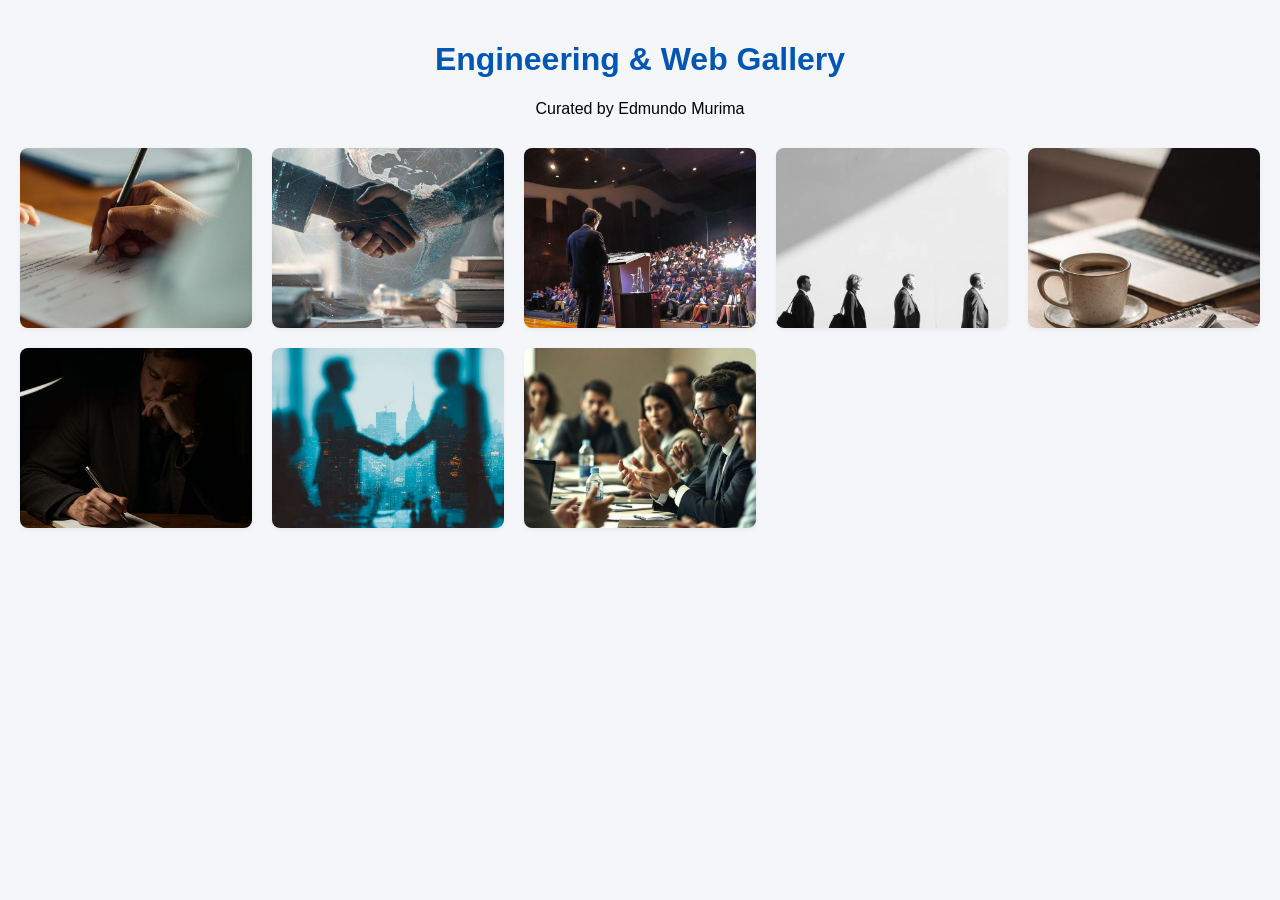
==== index.html @ ff5987a3 "Complete Assignment 8.2: Auto-Responsive Gallery" ====
<!DOCTYPE html>
<html lang="en">
<head>
    <meta charset="UTF-8">
    <meta name="viewport" content="width=device-width, initial-scale=1.0">
    <title>Edmundo Murima - Responsive Photo Gallery</title>
    <link rel="stylesheet" href="style.css">
</head>
<body>
    <header class="gallery-header">
        <h1>Engineering & Web Gallery</h1>
        <p>Curated by Edmundo Murima</p>
    </header>

    
    <main class="gallery-grid">
        <div class="gallery-item"><img src="images/photo1.jpg" alt="Project 1"></div>
        <div class="gallery-item"><img src="images/photo2.jpg" alt="Project 2"></div>
        <div class="gallery-item"><img src="images/photo3.jpg" alt="Project 3"></div>
        <div class="gallery-item"><img src="images/photo4.jpg" alt="Project 4"></div>
        <div class="gallery-item"><img src="images/photo5.jpg" alt="Project 5"></div>
        <div class="gallery-item"><img src="images/photo6.jpg" alt="Project 6"></div>
        <div class="gallery-item"><img src="images/photo7.jpg" alt="Project 7"></div>
        <div class="gallery-item"><img src="images/photo8.jpg" alt="Project 8"></div>
    </main>
</body>
</html>
---- style.css ----
body {
    font-family: Arial, sans-serif;
    margin: 0;
    padding: 20px;
    background-color: #f4f6f9;
}

.gallery-header {
    text-align: center;
    margin-bottom: 30px;
}

.gallery-header h1 {
    color: #0056b3;
}


.gallery-grid {
    display: grid;
    grid-template-columns: repeat(auto-fit, minmax(220px, 1fr));
    gap: 20px;
}

.gallery-item {
    background: #ffffff;
    border-radius: 8px;
    overflow: hidden;
    box-shadow: 0 2px 5px rgba(0,0,0,0.05);
    height: 180px;
}


.gallery-item img {
    width: 100%;
    height: 100%;
    object-fit: cover;
    display: block;
}
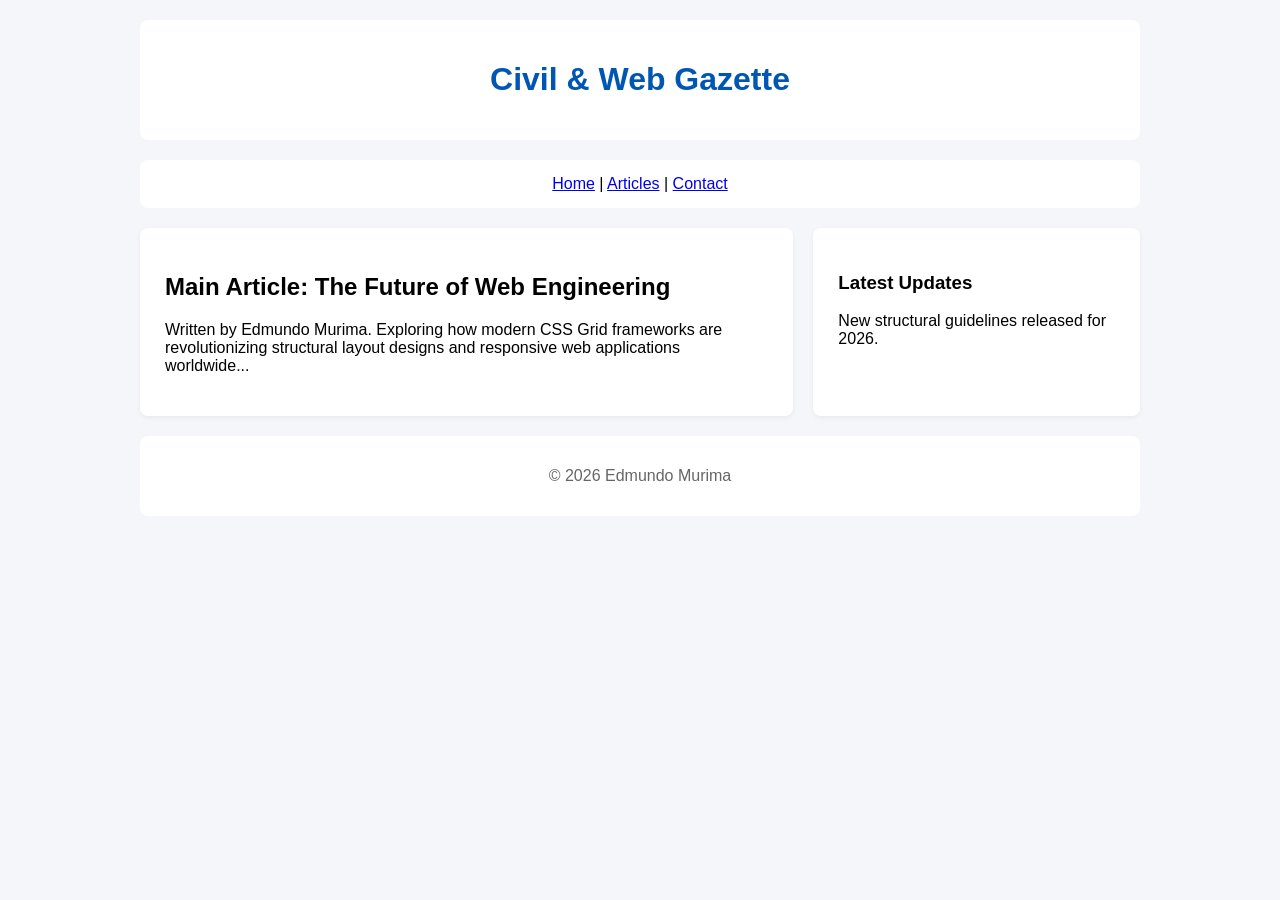
==== commit 3fa9a8e9: "Complete Assignment 8.3: Magazine Layout with Grid Areas" ====
--- a/index.html
+++ b/index.html
@@ -3,25 +3,25 @@
 <head>
     <meta charset="UTF-8">
     <meta name="viewport" content="width=device-width, initial-scale=1.0">
-    <title>Edmundo Murima - Responsive Photo Gallery</title>
+    <title>Edmundo Murima - Magazine Layout</title>
     <link rel="stylesheet" href="style.css">
 </head>
 <body>
-    <header class="gallery-header">
-        <h1>Engineering & Web Gallery</h1>
-        <p>Curated by Edmundo Murima</p>
-    </header>
-
-    
-    <main class="gallery-grid">
-        <div class="gallery-item"><img src="images/photo1.jpg" alt="Project 1"></div>
-        <div class="gallery-item"><img src="images/photo2.jpg" alt="Project 2"></div>
-        <div class="gallery-item"><img src="images/photo3.jpg" alt="Project 3"></div>
-        <div class="gallery-item"><img src="images/photo4.jpg" alt="Project 4"></div>
-        <div class="gallery-item"><img src="images/photo5.jpg" alt="Project 5"></div>
-        <div class="gallery-item"><img src="images/photo6.jpg" alt="Project 6"></div>
-        <div class="gallery-item"><img src="images/photo7.jpg" alt="Project 7"></div>
-        <div class="gallery-item"><img src="images/photo8.jpg" alt="Project 8"></div>
-    </main>
+    <div class="magazine-container">
+        <!-- 1. Sections -->
+        <header class="mag-header"><h1>Civil & Web Gazette</h1></header>
+        <nav class="mag-nav">
+            <a href="#">Home</a> | <a href="#">Articles</a> | <a href="#">Contact</a>
+        </nav>
+        <main class="mag-main">
+            <h2>Main Article: The Future of Web Engineering</h2>
+            <p>Written by Edmundo Murima. Exploring how modern CSS Grid frameworks are revolutionizing structural layout designs and responsive web applications worldwide...</p>
+        </main>
+        <aside class="mag-sidebar">
+            <h3>Latest Updates</h3>
+            <p>New structural guidelines released for 2026.</p>
+        </aside>
+        <footer class="mag-footer"><p>&copy; 2026 Edmundo Murima</p></footer>
+    </div>
 </body>
 </html>
--- a/style.css
+++ b/style.css
@@ -5,34 +5,24 @@
     background-color: #f4f6f9;
 }
 
-.gallery-header {
-    text-align: center;
-    margin-bottom: 30px;
-}
 
-.gallery-header h1 {
-    color: #0056b3;
+.magazine-container {
+    display: grid;
+    grid-template-columns: 2fr 1fr;
+    grid-template-rows: auto auto 1fr auto;
+    grid-template-areas:
+        "header header"
+        "nav nav"
+        "main sidebar"
+        "footer footer";
+    gap: 20px;
+    max-width: 1000px;
+    margin: 0 auto;
 }
 
 
-.gallery-grid {
-    display: grid;
-    grid-template-columns: repeat(auto-fit, minmax(220px, 1fr));
-    gap: 20px;
-}
-
-.gallery-item {
-    background: #ffffff;
-    border-radius: 8px;
-    overflow: hidden;
-    box-shadow: 0 2px 5px rgba(0,0,0,0.05);
-    height: 180px;
-}
-
-
-.gallery-item img {
-    width: 100%;
-    height: 100%;
-    object-fit: cover;
-    display: block;
-}+.mag-header { grid-area: header; background: #ffffff; padding: 20px; border-radius: 8px; text-align: center; color: #0056b3;}
+.mag-nav { grid-area: nav; background: #ffffff; padding: 15px; border-radius: 8px; text-align: center; }
+.mag-main { grid-area: main; background: #ffffff; padding: 25px; border-radius: 8px; box-shadow: 0 2px 5px rgba(0,0,0,0.05); }
+.mag-sidebar { grid-area: sidebar; background: #ffffff; padding: 25px; border-radius: 8px; box-shadow: 0 2px 5px rgba(0,0,0,0.05); }
+.mag-footer { grid-area: footer; background: #ffffff; padding: 15px; border-radius: 8px; text-align: center; color: #666; }
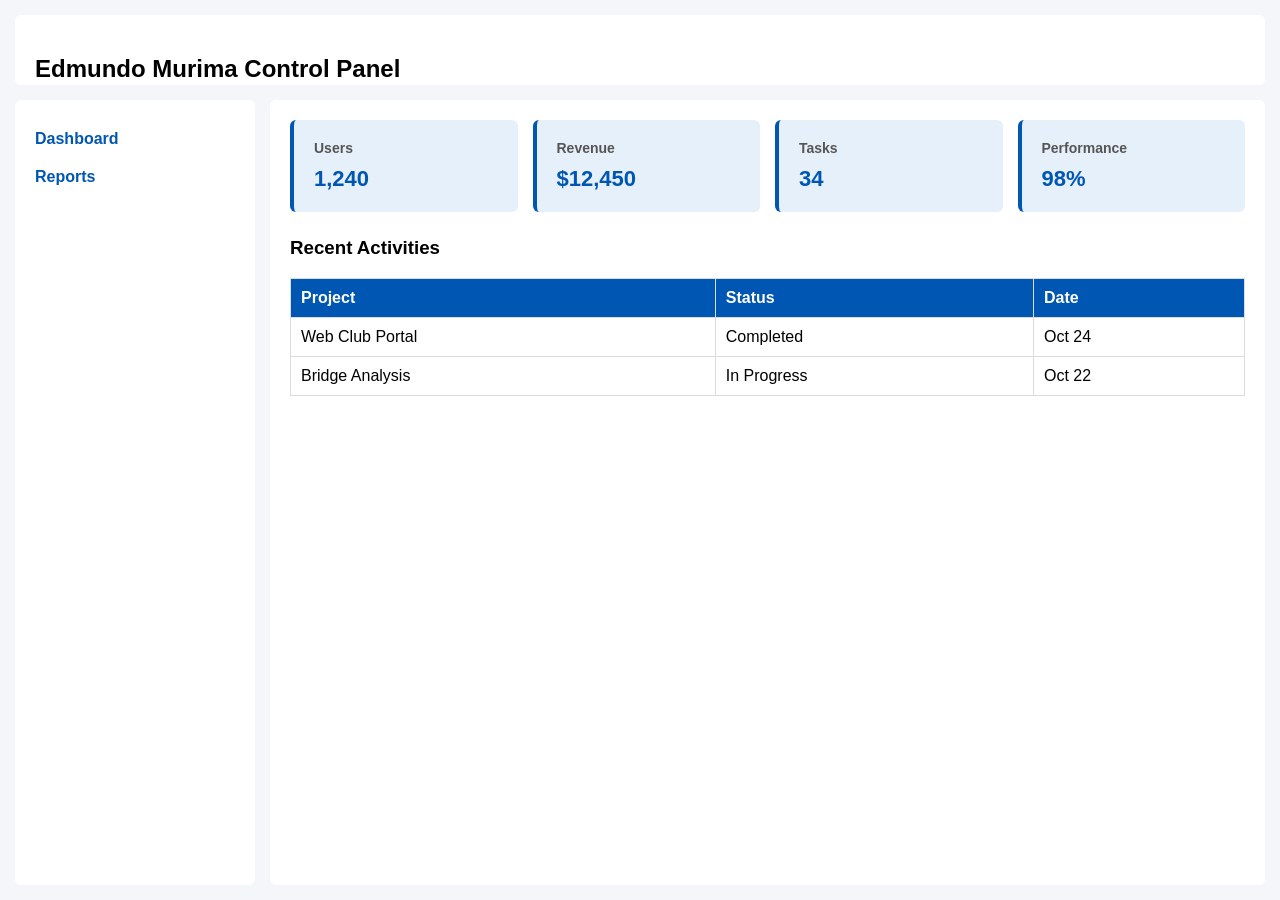
==== commit d2a86f9e: "Complete Assignment 8.4: Grid layout with Flexbox cards" ====
--- a/index.html
+++ b/index.html
@@ -3,25 +3,47 @@
 <head>
     <meta charset="UTF-8">
     <meta name="viewport" content="width=device-width, initial-scale=1.0">
-    <title>Edmundo Murima - Magazine Layout</title>
+    <title>Edmundo Murima - Grid & Flexbox Dashboard</title>
     <link rel="stylesheet" href="style.css">
 </head>
 <body>
-    <div class="magazine-container">
-        <!-- 1. Sections -->
-        <header class="mag-header"><h1>Civil & Web Gazette</h1></header>
-        <nav class="mag-nav">
-            <a href="#">Home</a> | <a href="#">Articles</a> | <a href="#">Contact</a>
-        </nav>
-        <main class="mag-main">
-            <h2>Main Article: The Future of Web Engineering</h2>
-            <p>Written by Edmundo Murima. Exploring how modern CSS Grid frameworks are revolutionizing structural layout designs and responsive web applications worldwide...</p>
+    <div class="dashboard-grid">
+        <header class="dash-header"><h2>Edmundo Murima Control Panel</h2></header>
+        <aside class="dash-sidebar">
+            <a href="#">Dashboard</a>
+            <a href="#">Reports</a>
+        </aside>
+        <main class="dash-content">
+        
+            <div class="cards-grid">
+                <div class="flex-card">
+                    <span class="card-title">Users</span>
+                    <span class="card-value">1,240</span>
+                </div>
+                <div class="flex-card">
+                    <span class="card-title">Revenue</span>
+                    <span class="card-value">$12,450</span>
+                </div>
+                <div class="flex-card">
+                    <span class="card-title">Tasks</span>
+                    <span class="card-value">34</span>
+                </div>
+                <div class="flex-card">
+                    <span class="card-title">Performance</span>
+                    <span class="card-value">98%</span>
+                </div>
+            </div>
+
+            
+            <div class="table-section">
+                <h3>Recent Activities</h3>
+                <table>
+                    <tr><th>Project</th><th>Status</th><th>Date</th></tr>
+                    <tr><td>Web Club Portal</td><td>Completed</td><td>Oct 24</td></tr>
+                    <tr><td>Bridge Analysis</td><td>In Progress</td><td>Oct 22</td></tr>
+                </table>
+            </div>
         </main>
-        <aside class="mag-sidebar">
-            <h3>Latest Updates</h3>
-            <p>New structural guidelines released for 2026.</p>
-        </aside>
-        <footer class="mag-footer"><p>&copy; 2026 Edmundo Murima</p></footer>
     </div>
 </body>
 </html>
--- a/style.css
+++ b/style.css
@@ -1,28 +1,57 @@
 body {
     font-family: Arial, sans-serif;
     margin: 0;
-    padding: 20px;
     background-color: #f4f6f9;
 }
 
+.dashboard-grid {
+    display: grid;
+    grid-template-columns: 240px 1fr;
+    grid-template-rows: 70px 1fr;
+    min-height: 100vh;
+    gap: 15px;
+    padding: 15px;
+    box-sizing: border-box;
+}
 
-.magazine-container {
+.dash-header { grid-column: 1 / -1; background: #fff; padding: 20px; border-radius: 6px; }
+.dash-sidebar { background: #fff; padding: 20px; border-radius: 6px; }
+.dash-sidebar a { display: block; padding: 10px 0; color: #0056b3; text-decoration: none; font-weight: bold; }
+.dash-content { background: #fff; padding: 20px; border-radius: 6px; }
+
+.cards-grid {
     display: grid;
-    grid-template-columns: 2fr 1fr;
-    grid-template-rows: auto auto 1fr auto;
-    grid-template-areas:
-        "header header"
-        "nav nav"
-        "main sidebar"
-        "footer footer";
-    gap: 20px;
-    max-width: 1000px;
-    margin: 0 auto;
+    grid-template-columns: repeat(auto-fit, minmax(180px, 1fr));
+    gap: 15px;
+    margin-bottom: 25px;
 }
 
 
-.mag-header { grid-area: header; background: #ffffff; padding: 20px; border-radius: 8px; text-align: center; color: #0056b3;}
-.mag-nav { grid-area: nav; background: #ffffff; padding: 15px; border-radius: 8px; text-align: center; }
-.mag-main { grid-area: main; background: #ffffff; padding: 25px; border-radius: 8px; box-shadow: 0 2px 5px rgba(0,0,0,0.05); }
-.mag-sidebar { grid-area: sidebar; background: #ffffff; padding: 25px; border-radius: 8px; box-shadow: 0 2px 5px rgba(0,0,0,0.05); }
-.mag-footer { grid-area: footer; background: #ffffff; padding: 15px; border-radius: 8px; text-align: center; color: #666; }+.flex-card {
+    display: flex;
+    flex-direction: column;
+    justify-content: space-between;
+    align-items: flex-start;
+    background: #e6f0fa;
+    padding: 20px;
+    border-radius: 6px;
+    border-left: 4px solid #0056b3;
+}
+
+.card-title { font-size: 14px; color: #555; font-weight: bold; }
+.card-value { font-size: 22px; color: #0056b3; font-weight: bold; margin-top: 10px; }
+
+
+.table-section table {
+    width: 100%;
+    border-collapse: collapse;
+    margin-top: 10px;
+}
+
+.table-section th, .table-section td {
+    border: 1px solid #dcdcdc;
+    padding: 10px;
+    text-align: left;
+}
+
+.table-section th { background-color: #0056b3; color: white; }
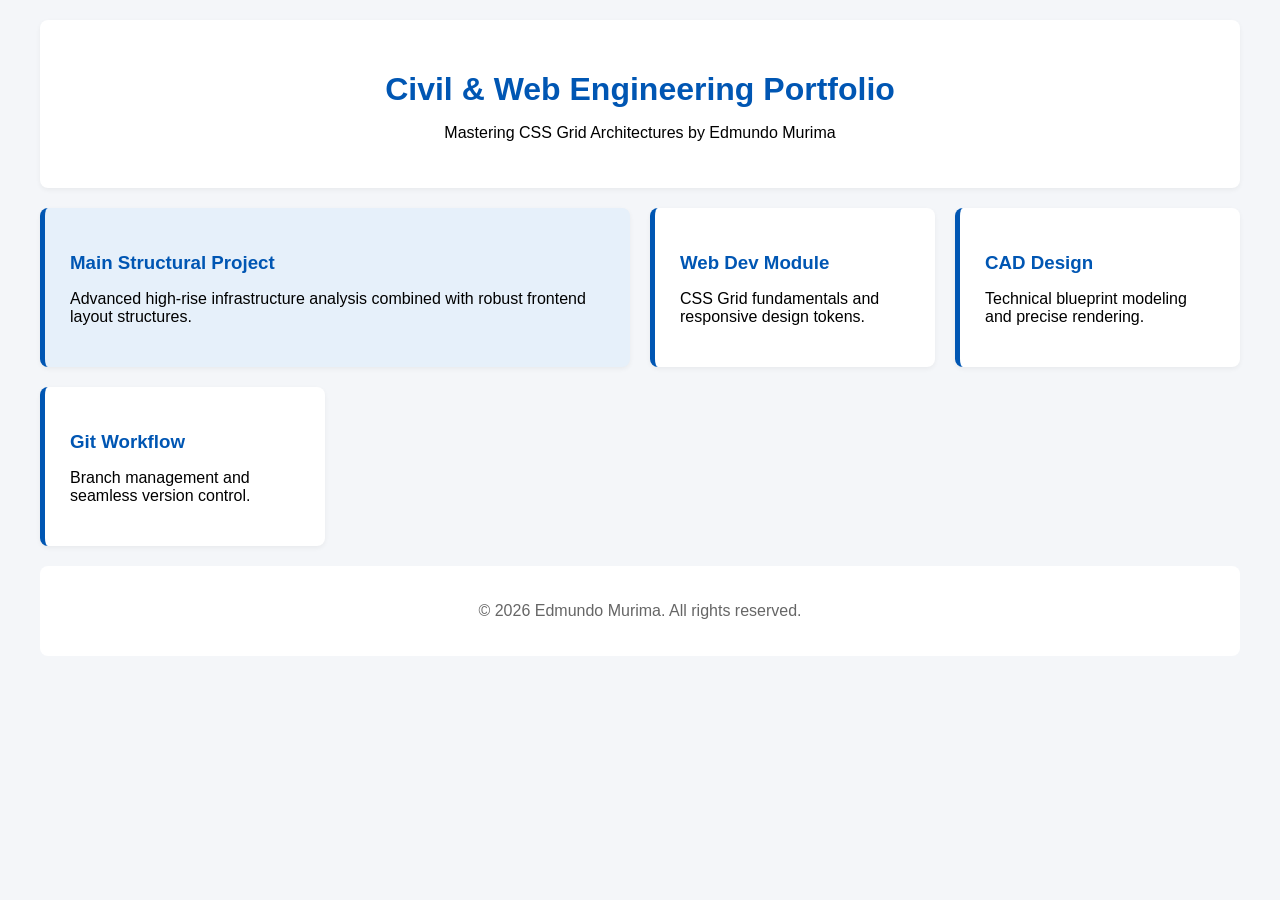
==== commit 9ac7939a: "Complete Assignment 8.5: CSS Grid Mini-Project" ====
--- a/index.html
+++ b/index.html
@@ -3,47 +3,41 @@
 <head>
     <meta charset="UTF-8">
     <meta name="viewport" content="width=device-width, initial-scale=1.0">
-    <title>Edmundo Murima - Grid & Flexbox Dashboard</title>
+    <title>Edmundo Murima - CSS Grid Mini-Project</title>
     <link rel="stylesheet" href="style.css">
 </head>
 <body>
-    <div class="dashboard-grid">
-        <header class="dash-header"><h2>Edmundo Murima Control Panel</h2></header>
-        <aside class="dash-sidebar">
-            <a href="#">Dashboard</a>
-            <a href="#">Reports</a>
-        </aside>
-        <main class="dash-content">
+    <div class="project-wrapper">
         
-            <div class="cards-grid">
-                <div class="flex-card">
-                    <span class="card-title">Users</span>
-                    <span class="card-value">1,240</span>
-                </div>
-                <div class="flex-card">
-                    <span class="card-title">Revenue</span>
-                    <span class="card-value">$12,450</span>
-                </div>
-                <div class="flex-card">
-                    <span class="card-title">Tasks</span>
-                    <span class="card-value">34</span>
-                </div>
-                <div class="flex-card">
-                    <span class="card-title">Performance</span>
-                    <span class="card-value">98%</span>
-                </div>
+        <header class="proj-header">
+            <h1>Civil & Web Engineering Portfolio</h1>
+            <p>Mastering CSS Grid Architectures by Edmundo Murima</p>
+        </header>
+
+        
+        <main class="proj-main-grid">
+            <article class="proj-card featured">
+                <h3>Main Structural Project</h3>
+                <p>Advanced high-rise infrastructure analysis combined with robust frontend layout structures.</p>
+            </article>
+            <div class="proj-card">
+                <h3>Web Dev Module</h3>
+                <p>CSS Grid fundamentals and responsive design tokens.</p>
             </div>
-
-            
-            <div class="table-section">
-                <h3>Recent Activities</h3>
-                <table>
-                    <tr><th>Project</th><th>Status</th><th>Date</th></tr>
-                    <tr><td>Web Club Portal</td><td>Completed</td><td>Oct 24</td></tr>
-                    <tr><td>Bridge Analysis</td><td>In Progress</td><td>Oct 22</td></tr>
-                </table>
+            <div class="proj-card">
+                <h3>CAD Design</h3>
+                <p>Technical blueprint modeling and precise rendering.</p>
+            </div>
+            <div class="proj-card">
+                <h3>Git Workflow</h3>
+                <p>Branch management and seamless version control.</p>
             </div>
         </main>
+
+        
+        <footer class="proj-footer">
+            <p>&copy; 2026 Edmundo Murima. All rights reserved.</p>
+        </footer>
     </div>
 </body>
 </html>
--- a/style.css
+++ b/style.css
@@ -1,57 +1,65 @@
 body {
     font-family: Arial, sans-serif;
     margin: 0;
+    padding: 20px;
     background-color: #f4f6f9;
 }
 
-.dashboard-grid {
+.project-wrapper {
+    max-width: 1200px;
+    margin: 0 auto;
     display: grid;
-    grid-template-columns: 240px 1fr;
-    grid-template-rows: 70px 1fr;
-    min-height: 100vh;
-    gap: 15px;
-    padding: 15px;
-    box-sizing: border-box;
+    gap: 20px;
 }
 
-.dash-header { grid-column: 1 / -1; background: #fff; padding: 20px; border-radius: 6px; }
-.dash-sidebar { background: #fff; padding: 20px; border-radius: 6px; }
-.dash-sidebar a { display: block; padding: 10px 0; color: #0056b3; text-decoration: none; font-weight: bold; }
-.dash-content { background: #fff; padding: 20px; border-radius: 6px; }
+.proj-header {
+    background: #ffffff;
+    padding: 30px;
+    border-radius: 8px;
+    text-align: center;
+    box-shadow: 0 2px 5px rgba(0,0,0,0.05);
+}
 
-.cards-grid {
+.proj-header h1 {
+    color: #0056b3;
+    margin-bottom: 5px;
+}
+
+.proj-main-grid {
     display: grid;
-    grid-template-columns: repeat(auto-fit, minmax(180px, 1fr));
-    gap: 15px;
-    margin-bottom: 25px;
+    grid-template-columns: repeat(auto-fit, minmax(280px, 1fr));
+    gap: 20px;
+}
+
+.proj-card {
+    background: #ffffff;
+    padding: 25px;
+    border-radius: 8px;
+    border-left: 5px solid #0056b3;
+    box-shadow: 0 2px 5px rgba(0,0,0,0.05);
+}
+
+.proj-card.featured {
+    grid-column: span 2; 
+    background: #e6f0fa;
+}
+
+.proj-card h3 {
+    color: #0056b3;
+    margin-bottom: 10px;
+}
+
+.proj-footer {
+    background: #ffffff;
+    padding: 20px;
+    text-align: center;
+    border-radius: 8px;
+    color: #666;
 }
 
 
-.flex-card {
-    display: flex;
-    flex-direction: column;
-    justify-content: space-between;
-    align-items: flex-start;
-    background: #e6f0fa;
-    padding: 20px;
-    border-radius: 6px;
-    border-left: 4px solid #0056b3;
-}
-
-.card-title { font-size: 14px; color: #555; font-weight: bold; }
-.card-value { font-size: 22px; color: #0056b3; font-weight: bold; margin-top: 10px; }
-
-
-.table-section table {
-    width: 100%;
-    border-collapse: collapse;
-    margin-top: 10px;
-}
-
-.table-section th, .table-section td {
-    border: 1px solid #dcdcdc;
-    padding: 10px;
-    text-align: left;
-}
-
-.table-section th { background-color: #0056b3; color: white; }+@media (max-width: 600px) {
+    .proj-card.featured {
+        grid-column: span 1;
+    }
+}
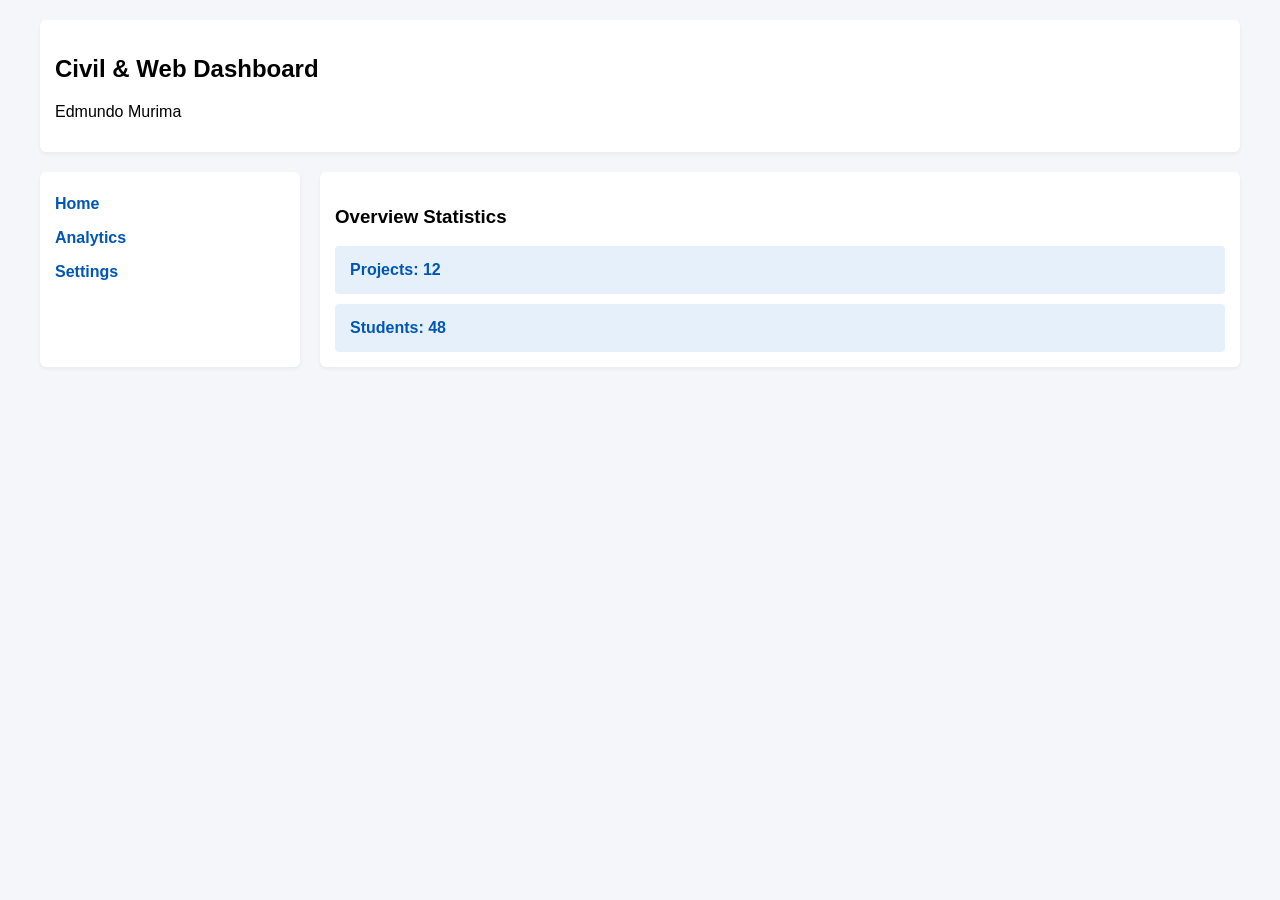
==== commit 2d54e79e: "Complete Assignment 9.1: Mobile-first dashboard layout with media queries" ====
--- a/index.html
+++ b/index.html
@@ -2,42 +2,29 @@
 <html lang="en">
 <head>
     <meta charset="UTF-8">
+    
     <meta name="viewport" content="width=device-width, initial-scale=1.0">
-    <title>Edmundo Murima - CSS Grid Mini-Project</title>
+    <title>Edmundo Murima - Mobile-First Dashboard</title>
     <link rel="stylesheet" href="style.css">
 </head>
 <body>
-    <div class="project-wrapper">
-        
-        <header class="proj-header">
-            <h1>Civil & Web Engineering Portfolio</h1>
-            <p>Mastering CSS Grid Architectures by Edmundo Murima</p>
+    <div class="dashboard-container">
+        <header class="dash-header">
+            <h2>Civil & Web Dashboard</h2>
+            <p>Edmundo Murima</p>
         </header>
-
-        
-        <main class="proj-main-grid">
-            <article class="proj-card featured">
-                <h3>Main Structural Project</h3>
-                <p>Advanced high-rise infrastructure analysis combined with robust frontend layout structures.</p>
-            </article>
-            <div class="proj-card">
-                <h3>Web Dev Module</h3>
-                <p>CSS Grid fundamentals and responsive design tokens.</p>
-            </div>
-            <div class="proj-card">
-                <h3>CAD Design</h3>
-                <p>Technical blueprint modeling and precise rendering.</p>
-            </div>
-            <div class="proj-card">
-                <h3>Git Workflow</h3>
-                <p>Branch management and seamless version control.</p>
-            </div>
+        <aside class="dash-sidebar">
+            <nav>
+                <a href="#">Home</a>
+                <a href="#">Analytics</a>
+                <a href="#">Settings</a>
+            </nav>
+        </aside>
+        <main class="dash-main">
+            <h3>Overview Statistics</h3>
+            <div class="stats-box">Projects: 12</div>
+            <div class="stats-box">Students: 48</div>
         </main>
-
-        
-        <footer class="proj-footer">
-            <p>&copy; 2026 Edmundo Murima. All rights reserved.</p>
-        </footer>
     </div>
 </body>
 </html>
--- a/style.css
+++ b/style.css
@@ -1,65 +1,61 @@
+
 body {
     font-family: Arial, sans-serif;
     margin: 0;
-    padding: 20px;
     background-color: #f4f6f9;
+    box-sizing: border-box;
 }
 
-.project-wrapper {
-    max-width: 1200px;
-    margin: 0 auto;
-    display: grid;
-    gap: 20px;
+.dashboard-container {
+    display: flex;
+    flex-direction: column;
+    gap: 15px;
+    padding: 10px;
 }
 
-.proj-header {
+.dash-header, .dash-sidebar, .dash-main {
     background: #ffffff;
-    padding: 30px;
-    border-radius: 8px;
-    text-align: center;
-    box-shadow: 0 2px 5px rgba(0,0,0,0.05);
+    padding: 15px;
+    border-radius: 6px;
+    box-shadow: 0 2px 4px rgba(0,0,0,0.05);
 }
 
-.proj-header h1 {
+.dash-sidebar nav a {
+    display: block;
+    padding: 8px 0;
     color: #0056b3;
-    margin-bottom: 5px;
+    text-decoration: none;
+    font-weight: bold;
 }
 
-.proj-main-grid {
-    display: grid;
-    grid-template-columns: repeat(auto-fit, minmax(280px, 1fr));
-    gap: 20px;
+.stats-box {
+    background: #e6f0fa;
+    padding: 15px;
+    margin-top: 10px;
+    border-radius: 4px;
+    font-weight: bold;
+    color: #0056b3;
 }
 
-.proj-card {
-    background: #ffffff;
-    padding: 25px;
-    border-radius: 8px;
-    border-left: 5px solid #0056b3;
-    box-shadow: 0 2px 5px rgba(0,0,0,0.05);
-}
+@media (min-width: 768px) {
+    .dashboard-container {
+        display: grid;
+        grid-template-columns: 200px 1fr;
+        grid-template-rows: auto 1fr;
+        padding: 20px;
+        gap: 20px;
+    }
 
-.proj-card.featured {
-    grid-column: span 2; 
-    background: #e6f0fa;
-}
-
-.proj-card h3 {
-    color: #0056b3;
-    margin-bottom: 10px;
-}
-
-.proj-footer {
-    background: #ffffff;
-    padding: 20px;
-    text-align: center;
-    border-radius: 8px;
-    color: #666;
+    .dash-header {
+        grid-column: 1 / -1;
+    }
 }
 
 
-@media (max-width: 600px) {
-    .proj-card.featured {
-        grid-column: span 1;
+@media (min-width: 1024px) {
+    .dashboard-container {
+        grid-template-columns: 260px 1fr;
+        max-width: 1200px;
+        margin: 0 auto;
     }
 }
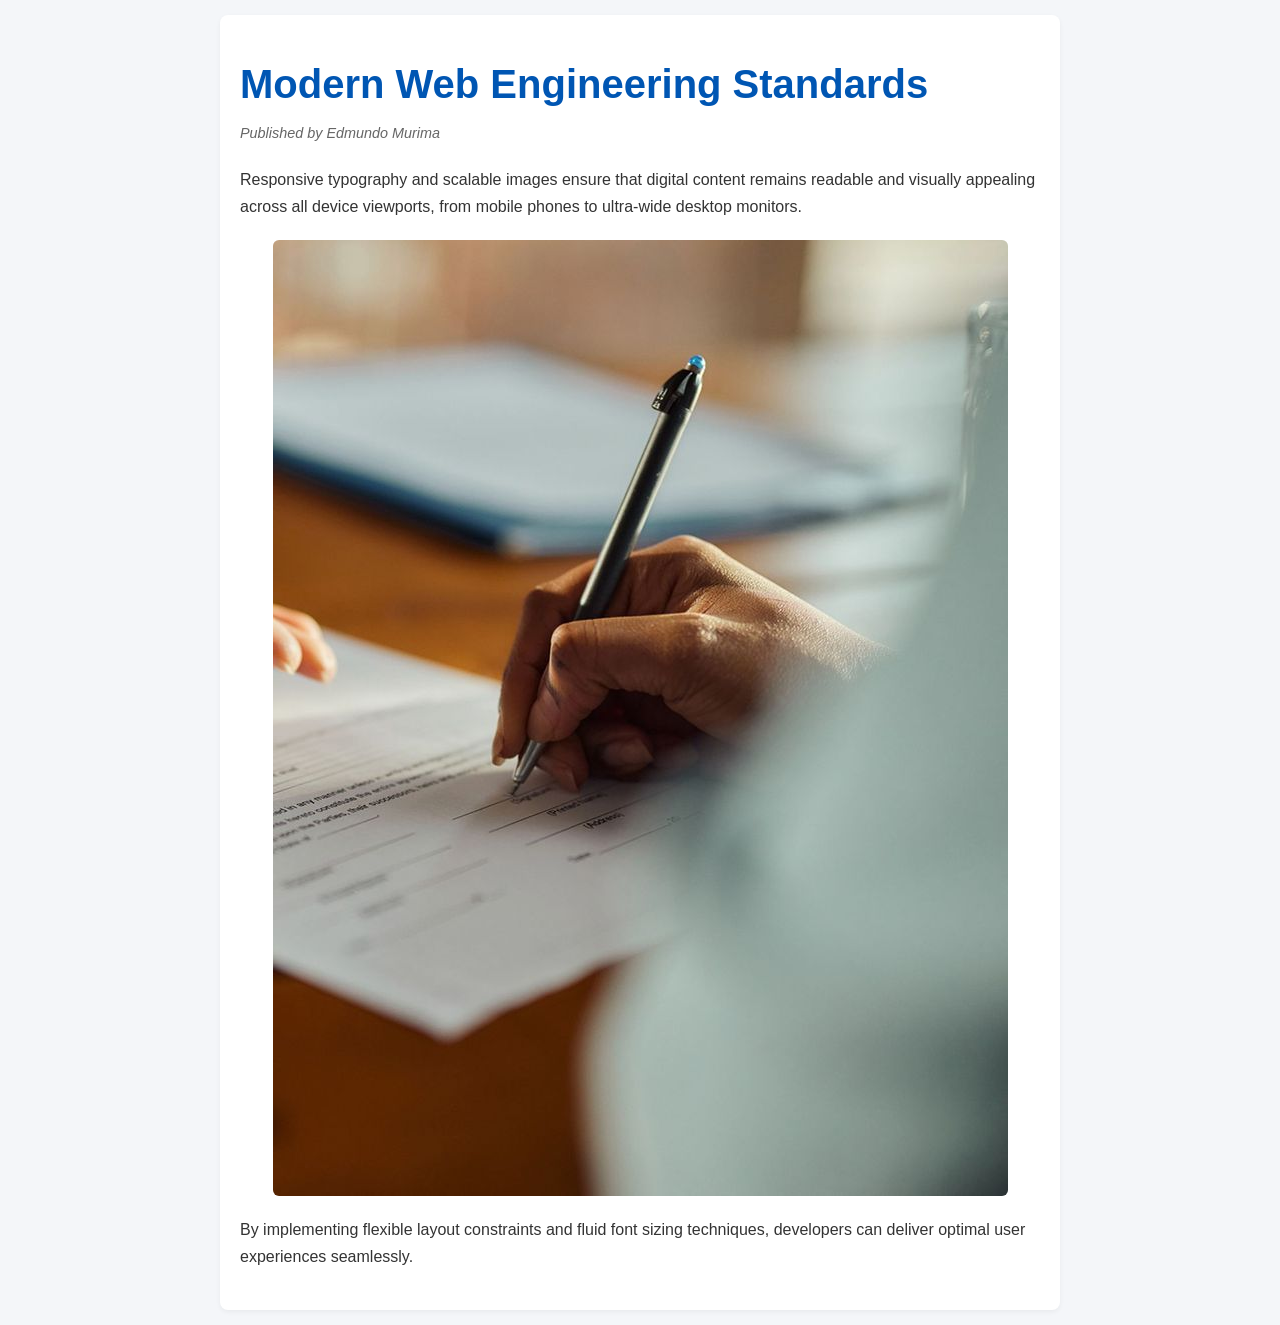
==== commit a9e080cd: "Complete Assignment 9.2: Responsive typography and images" ====
--- a/index.html
+++ b/index.html
@@ -2,29 +2,21 @@
 <html lang="en">
 <head>
     <meta charset="UTF-8">
-    
     <meta name="viewport" content="width=device-width, initial-scale=1.0">
-    <title>Edmundo Murima - Mobile-First Dashboard</title>
+    <title>Edmundo Murima - Responsive Article</title>
     <link rel="stylesheet" href="style.css">
 </head>
 <body>
-    <div class="dashboard-container">
-        <header class="dash-header">
-            <h2>Civil & Web Dashboard</h2>
-            <p>Edmundo Murima</p>
+    <main class="article-container">
+        <header>
+            <h1>Modern Web Engineering Standards</h1>
+            <p class="author">Published by Edmundo Murima</p>
         </header>
-        <aside class="dash-sidebar">
-            <nav>
-                <a href="#">Home</a>
-                <a href="#">Analytics</a>
-                <a href="#">Settings</a>
-            </nav>
-        </aside>
-        <main class="dash-main">
-            <h3>Overview Statistics</h3>
-            <div class="stats-box">Projects: 12</div>
-            <div class="stats-box">Students: 48</div>
-        </main>
-    </div>
+        <section>
+            <p>Responsive typography and scalable images ensure that digital content remains readable and visually appealing across all device viewports, from mobile phones to ultra-wide desktop monitors.</p>
+            <img src="images/photo1.jpg" alt="Responsive Design Illustration">
+            <p>By implementing flexible layout constraints and fluid font sizing techniques, developers can deliver optimal user experiences seamlessly.</p>
+        </section>
+    </main>
 </body>
 </html>
--- a/style.css
+++ b/style.css
@@ -1,61 +1,47 @@
 
 body {
     font-family: Arial, sans-serif;
+    background-color: #f4f6f9;
     margin: 0;
-    background-color: #f4f6f9;
-    box-sizing: border-box;
-}
-
-.dashboard-container {
-    display: flex;
-    flex-direction: column;
-    gap: 15px;
-    padding: 10px;
-}
-
-.dash-header, .dash-sidebar, .dash-main {
-    background: #ffffff;
     padding: 15px;
-    border-radius: 6px;
-    box-shadow: 0 2px 4px rgba(0,0,0,0.05);
-}
-
-.dash-sidebar nav a {
-    display: block;
-    padding: 8px 0;
-    color: #0056b3;
-    text-decoration: none;
-    font-weight: bold;
-}
-
-.stats-box {
-    background: #e6f0fa;
-    padding: 15px;
-    margin-top: 10px;
-    border-radius: 4px;
-    font-weight: bold;
-    color: #0056b3;
-}
-
-@media (min-width: 768px) {
-    .dashboard-container {
-        display: grid;
-        grid-template-columns: 200px 1fr;
-        grid-template-rows: auto 1fr;
-        padding: 20px;
-        gap: 20px;
-    }
-
-    .dash-header {
-        grid-column: 1 / -1;
-    }
+    color: #333;
 }
 
 
-@media (min-width: 1024px) {
-    .dashboard-container {
-        grid-template-columns: 260px 1fr;
-        max-width: 1200px;
-        margin: 0 auto;
-    }
+.article-container {
+    max-width: 800px;
+    margin: 0 auto;
+    background: #ffffff;
+    padding: 20px;
+    border-radius: 8px;
+    box-shadow: 0 2px 5px rgba(0,0,0,0.05);
+}
+
+
+h1 {
+    font-size: clamp(1.8rem, 4vw, 2.5rem);
+    color: #0056b3;
+    margin-bottom: 5px;
+}
+
+.author {
+    font-size: 0.9rem;
+    color: #666;
+    margin-bottom: 20px;
+    font-style: italic;
+}
+
+p {
+    font-size: 1rem;
+    line-height: 1.7;
+    margin-bottom: 20px;
+}
+
+
+img {
+    max-width: 100%;
+    height: auto;
+    border-radius: 6px;
+    display: block;
+    margin: 20px auto;
 }
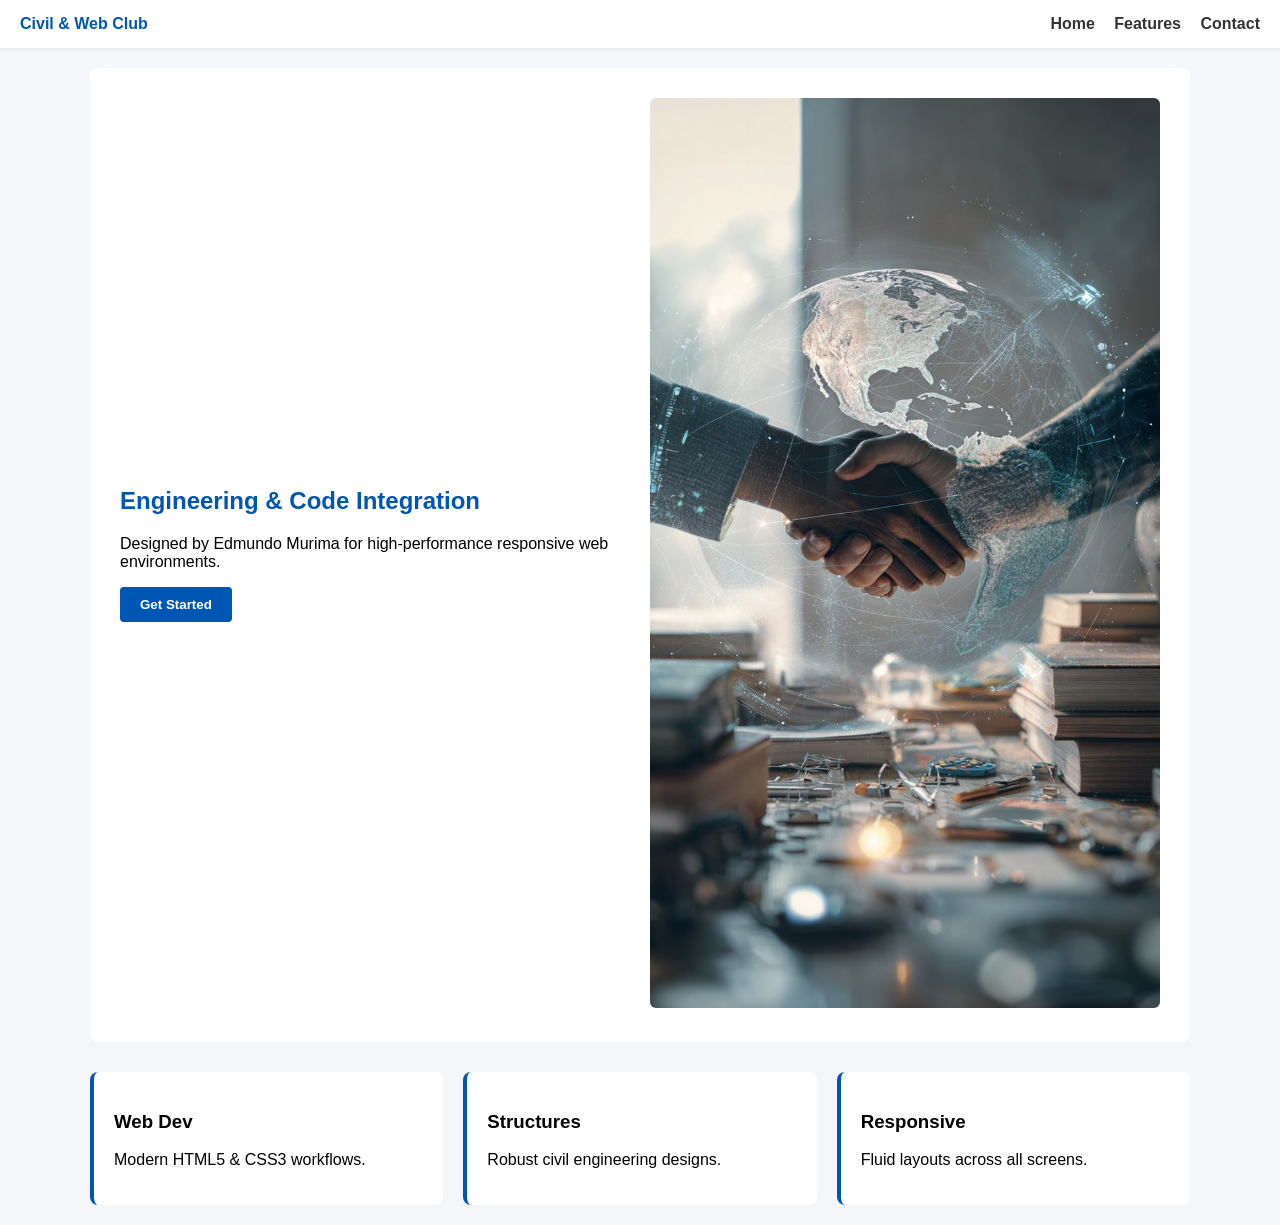
==== commit 084ae98b: "Complete Assignment 9.3: Combining Flexbox and Grid" ====
--- a/index.html
+++ b/index.html
@@ -3,19 +3,35 @@
 <head>
     <meta charset="UTF-8">
     <meta name="viewport" content="width=device-width, initial-scale=1.0">
-    <title>Edmundo Murima - Responsive Article</title>
+    <title>Edmundo Murima - Flex & Grid Landing</title>
     <link rel="stylesheet" href="style.css">
 </head>
 <body>
-    <main class="article-container">
-        <header>
-            <h1>Modern Web Engineering Standards</h1>
-            <p class="author">Published by Edmundo Murima</p>
-        </header>
-        <section>
-            <p>Responsive typography and scalable images ensure that digital content remains readable and visually appealing across all device viewports, from mobile phones to ultra-wide desktop monitors.</p>
-            <img src="images/photo1.jpg" alt="Responsive Design Illustration">
-            <p>By implementing flexible layout constraints and fluid font sizing techniques, developers can deliver optimal user experiences seamlessly.</p>
+    <header class="navbar">
+        <div class="logo">Civil & Web Club</div>
+        <nav class="nav-links">
+            <a href="#">Home</a>
+            <a href="#">Features</a>
+            <a href="#">Contact</a>
+        </nav>
+    </header>
+
+    <main class="main-layout">
+        <section class="hero-section">
+            <div class="hero-text">
+                <h1>Engineering & Code Integration</h1>
+                <p>Designed by Edmundo Murima for high-performance responsive web environments.</p>
+                <button class="btn">Get Started</button>
+            </div>
+            <div class="hero-image">
+                <img src="images/photo2.jpg" alt="Hero">
+            </div>
+        </section>
+
+        <section class="features-grid">
+            <div class="feature-card"><h3>Web Dev</h3><p>Modern HTML5 & CSS3 workflows.</p></div>
+            <div class="feature-card"><h3>Structures</h3><p>Robust civil engineering designs.</p></div>
+            <div class="feature-card"><h3>Responsive</h3><p>Fluid layouts across all screens.</p></div>
         </section>
     </main>
 </body>
--- a/style.css
+++ b/style.css
@@ -1,47 +1,76 @@
-
 body {
     font-family: Arial, sans-serif;
+    margin: 0;
     background-color: #f4f6f9;
-    margin: 0;
-    padding: 15px;
-    color: #333;
 }
 
 
-.article-container {
-    max-width: 800px;
+.navbar {
+    display: flex;
+    justify-content: space-between;
+    align-items: center;
+    background: #ffffff;
+    padding: 15px 20px;
+    box-shadow: 0 2px 4px rgba(0,0,0,0.05);
+}
+
+.logo { color: #0056b3; font-weight: bold; }
+.nav-links a { margin-left: 15px; text-decoration: none; color: #333; font-weight: bold; }
+
+
+.main-layout {
+    display: grid;
+    gap: 30px;
+    padding: 20px;
+    max-width: 1100px;
     margin: 0 auto;
+}
+
+
+.hero-section {
+    display: flex;
+    flex-direction: column;
+    gap: 20px;
+    background: #ffffff;
+    padding: 30px;
+    border-radius: 8px;
+}
+
+.hero-text h1 { color: #0056b3; margin-top: 0; }
+.hero-image img { width: 100%; border-radius: 6px; }
+
+.btn {
+    background: #0056b3;
+    color: white;
+    border: none;
+    padding: 10px 20px;
+    font-weight: bold;
+    border-radius: 4px;
+    cursor: pointer;
+}
+
+
+.features-grid {
+    display: grid;
+    grid-template-columns: 1fr;
+    gap: 20px;
+}
+
+.feature-card {
     background: #ffffff;
     padding: 20px;
     border-radius: 8px;
-    box-shadow: 0 2px 5px rgba(0,0,0,0.05);
+    border-left: 4px solid #0056b3;
 }
 
 
-h1 {
-    font-size: clamp(1.8rem, 4vw, 2.5rem);
-    color: #0056b3;
-    margin-bottom: 5px;
-}
-
-.author {
-    font-size: 0.9rem;
-    color: #666;
-    margin-bottom: 20px;
-    font-style: italic;
-}
-
-p {
-    font-size: 1rem;
-    line-height: 1.7;
-    margin-bottom: 20px;
-}
-
-
-img {
-    max-width: 100%;
-    height: auto;
-    border-radius: 6px;
-    display: block;
-    margin: 20px auto;
+@media (min-width: 768px) {
+    .hero-section {
+        flex-direction: row;
+        align-items: center;
+    }
+    .hero-text, .hero-image { flex: 1; }
+    .features-grid {
+        grid-template-columns: repeat(3, 1fr);
+    }
 }
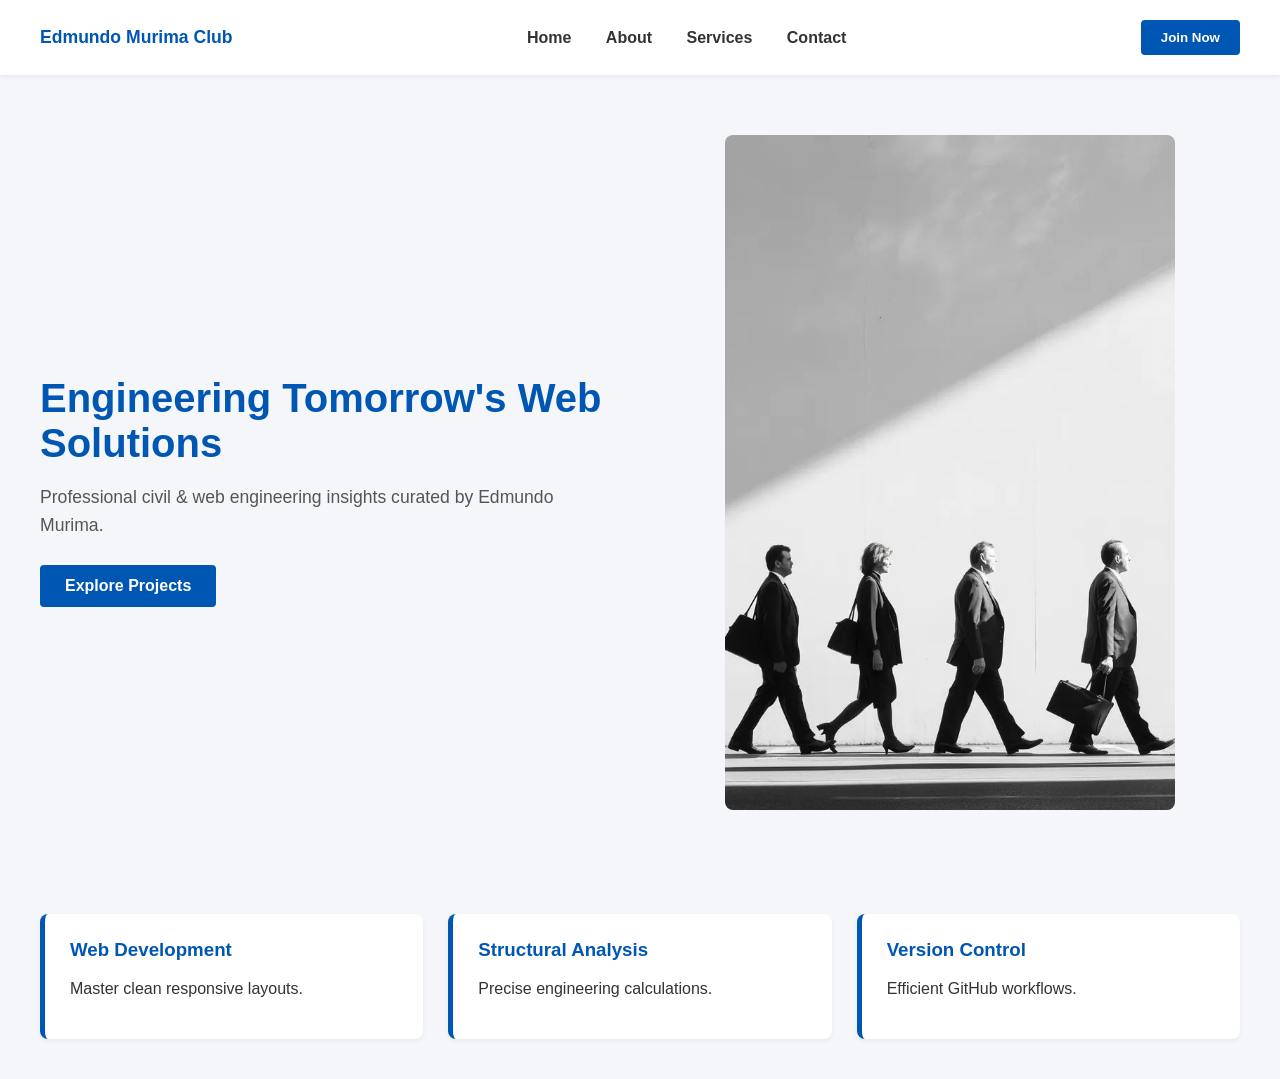
==== commit 9ab5f983: "Complete Assignment 9.4: Initial desktop landing page build" ====
--- a/index.html
+++ b/index.html
@@ -3,36 +3,36 @@
 <head>
     <meta charset="UTF-8">
     <meta name="viewport" content="width=device-width, initial-scale=1.0">
-    <title>Edmundo Murima - Flex & Grid Landing</title>
+    <title>Edmundo Murima - Landing Page Build</title>
     <link rel="stylesheet" href="style.css">
 </head>
 <body>
-    <header class="navbar">
-        <div class="logo">Civil & Web Club</div>
-        <nav class="nav-links">
+    <header class="header">
+        <div class="logo">Edmundo Murima Club</div>
+        <nav class="nav">
             <a href="#">Home</a>
-            <a href="#">Features</a>
+            <a href="#">About</a>
+            <a href="#">Services</a>
             <a href="#">Contact</a>
         </nav>
+        <button class="cta-btn">Join Now</button>
     </header>
 
-    <main class="main-layout">
-        <section class="hero-section">
-            <div class="hero-text">
-                <h1>Engineering & Code Integration</h1>
-                <p>Designed by Edmundo Murima for high-performance responsive web environments.</p>
-                <button class="btn">Get Started</button>
-            </div>
-            <div class="hero-image">
-                <img src="images/photo2.jpg" alt="Hero">
-            </div>
-        </section>
+    <section class="hero">
+        <div class="hero-content">
+            <h1>Engineering Tomorrow's Web Solutions</h1>
+            <p>Professional civil & web engineering insights curated by Edmundo Murima.</p>
+            <button class="primary-btn">Explore Projects</button>
+        </div>
+        <div class="hero-img">
+            <img src="images/photo4.jpg" alt="Engineering Laptop">
+        </div>
+    </section>
 
-        <section class="features-grid">
-            <div class="feature-card"><h3>Web Dev</h3><p>Modern HTML5 & CSS3 workflows.</p></div>
-            <div class="feature-card"><h3>Structures</h3><p>Robust civil engineering designs.</p></div>
-            <div class="feature-card"><h3>Responsive</h3><p>Fluid layouts across all screens.</p></div>
-        </section>
-    </main>
+    <section class="features">
+        <div class="card"><h3>Web Development</h3><p>Master clean responsive layouts.</p></div>
+        <div class="card"><h3>Structural Analysis</h3><p>Precise engineering calculations.</p></div>
+        <div class="card"><h3>Version Control</h3><p>Efficient GitHub workflows.</p></div>
+    </section>
 </body>
 </html>
--- a/style.css
+++ b/style.css
@@ -2,75 +2,56 @@
     font-family: Arial, sans-serif;
     margin: 0;
     background-color: #f4f6f9;
+    color: #333;
 }
 
-
-.navbar {
+.header {
     display: flex;
     justify-content: space-between;
     align-items: center;
-    background: #ffffff;
-    padding: 15px 20px;
+    background: #fff;
+    padding: 20px 40px;
     box-shadow: 0 2px 4px rgba(0,0,0,0.05);
 }
 
-.logo { color: #0056b3; font-weight: bold; }
-.nav-links a { margin-left: 15px; text-decoration: none; color: #333; font-weight: bold; }
+.logo { font-weight: bold; color: #0056b3; font-size: 1.1rem; }
+.nav a { margin: 0 15px; text-decoration: none; color: #333; font-weight: bold; }
+.cta-btn { background: #0056b3; color: white; border: none; padding: 10px 20px; border-radius: 4px; cursor: pointer; font-weight: bold; }
 
-
-.main-layout {
-    display: grid;
-    gap: 30px;
-    padding: 20px;
-    max-width: 1100px;
+.hero {
+    display: flex;
+    justify-content: space-between;
+    align-items: center;
+    padding: 60px 40px;
+    gap: 40px;
+    max-width: 1200px;
     margin: 0 auto;
 }
 
+.hero-content { flex: 1; }
+.hero-content h1 { font-size: 2.5rem; color: #0056b3; margin-bottom: 15px; }
+.hero-content p { font-size: 1.1rem; color: #555; line-height: 1.6; margin-bottom: 25px; }
 
-.hero-section {
-    display: flex;
-    flex-direction: column;
-    gap: 20px;
-    background: #ffffff;
-    padding: 30px;
-    border-radius: 8px;
+.primary-btn { background: #0056b3; color: white; border: none; padding: 12px 25px; font-size: 1rem; border-radius: 4px; cursor: pointer; font-weight: bold; }
+
+.hero-img { flex: 1; text-align: center; }
+.hero-img img { width: 100%; max-width: 450px; border-radius: 8px; }
+
+.features {
+    display: grid;
+    grid-template-columns: repeat(3, 1fr);
+    gap: 25px;
+    max-width: 1200px;
+    margin: 40px auto;
+    padding: 0 40px;
 }
 
-.hero-text h1 { color: #0056b3; margin-top: 0; }
-.hero-image img { width: 100%; border-radius: 6px; }
-
-.btn {
-    background: #0056b3;
-    color: white;
-    border: none;
-    padding: 10px 20px;
-    font-weight: bold;
-    border-radius: 4px;
-    cursor: pointer;
+.card {
+    background: #fff;
+    padding: 25px;
+    border-radius: 8px;
+    border-left: 5px solid #0056b3;
+    box-shadow: 0 2px 5px rgba(0,0,0,0.05);
 }
 
-
-.features-grid {
-    display: grid;
-    grid-template-columns: 1fr;
-    gap: 20px;
-}
-
-.feature-card {
-    background: #ffffff;
-    padding: 20px;
-    border-radius: 8px;
-    border-left: 4px solid #0056b3;
-}
-
-
-@media (min-width: 768px) {
-    .hero-section {
-        flex-direction: row;
-        align-items: center;
-    }
-    .hero-text, .hero-image { flex: 1; }
-    .features-grid {
-        grid-template-columns: repeat(3, 1fr);
-    }
-}+.card h3 { color: #0056b3; margin-top: 0; }
